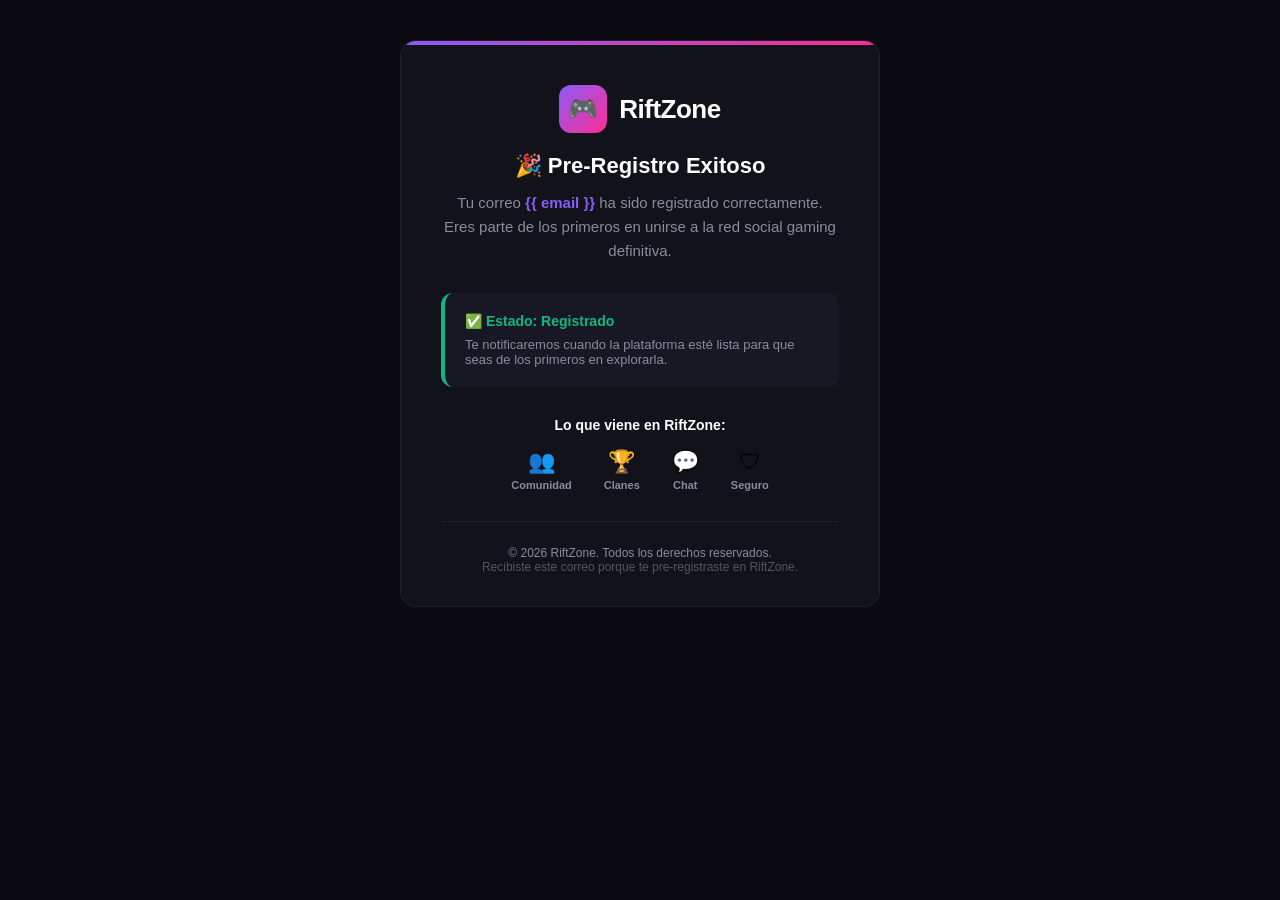
==== app/templates/emails/bienvenida.html @ ec064719 "feat: agregar envío de email de bienvenida con Gmail SMTP - Servicio de email asíncrono (no bloquea " ====
<!DOCTYPE html>
<html lang="es">
<head>
    <meta charset="UTF-8">
    <meta name="viewport" content="width=device-width, initial-scale=1.0">
</head>
<body style="margin:0; padding:0; background-color:#0a0a10; font-family:'Segoe UI',Arial,sans-serif;">

<table width="100%" cellpadding="0" cellspacing="0" style="background-color:#0a0a10; padding:40px 20px;">
    <tr>
        <td align="center">
            <table width="480" cellpadding="0" cellspacing="0" style="background-color:#12121a; border-radius:16px; overflow:hidden; border:1px solid rgba(255,255,255,0.05);">

                <!-- Barra superior gradiente -->
                <tr>
                    <td style="height:4px; background:linear-gradient(90deg,#8B5CF6,#FF2D95);"></td>
                </tr>

                <!-- Logo -->
                <tr>
                    <td align="center" style="padding:40px 40px 20px 40px;">
                        <table cellpadding="0" cellspacing="0">
                            <tr>
                                <td style="width:48px; height:48px; background:linear-gradient(135deg,#8B5CF6,#FF2D95); border-radius:12px; text-align:center; vertical-align:middle; font-size:24px;">
                                    <span style="color:white;">&#127918;</span>
                                </td>
                                <td style="padding-left:12px; font-size:26px; font-weight:800; color:#ffffff; letter-spacing:-0.5px;">
                                    RiftZone
                                </td>
                            </tr>
                        </table>
                    </td>
                </tr>

                <!-- Titulo -->
                <tr>
                    <td align="center" style="padding:0 40px 12px 40px;">
                        <h1 style="margin:0; font-size:22px; font-weight:700; color:#ffffff;">
                            &#127881; Pre-Registro Exitoso
                        </h1>
                    </td>
                </tr>

                <!-- Mensaje principal -->
                <tr>
                    <td align="center" style="padding:0 40px 30px 40px;">
                        <p style="margin:0; font-size:15px; line-height:1.6; color:#8b8b9e;">
                            Tu correo <strong style="color:#8B5CF6;">{{ email }}</strong> ha sido registrado correctamente.
                            Eres parte de los primeros en unirse a la red social gaming definitiva.
                        </p>
                    </td>
                </tr>

                <!-- Card de confirmación -->
                <tr>
                    <td align="center" style="padding:0 40px 30px 40px;">
                        <table width="100%" cellpadding="0" cellspacing="0" style="background-color:#181824; border-radius:12px; border-left:4px solid #10B981;">
                            <tr>
                                <td style="padding:20px;">
                                    <p style="margin:0 0 8px 0; font-size:14px; font-weight:700; color:#10B981;">
                                        &#9989; Estado: Registrado
                                    </p>
                                    <p style="margin:0; font-size:13px; color:#8b8b9e;">
                                        Te notificaremos cuando la plataforma esté lista para que seas de los primeros en explorarla.
                                    </p>
                                </td>
                            </tr>
                        </table>
                    </td>
                </tr>

                <!-- Features -->
                <tr>
                    <td align="center" style="padding:0 40px 30px 40px;">
                        <p style="margin:0 0 16px 0; font-size:14px; font-weight:600; color:#ffffff;">Lo que viene en RiftZone:</p>
                        <table cellpadding="0" cellspacing="0">
                            <tr>
                                <td align="center" style="padding:0 16px;">
                                    <p style="margin:0; font-size:22px;">&#128101;</p>
                                    <p style="margin:4px 0 0 0; font-size:11px; color:#8b8b9e; font-weight:600;">Comunidad</p>
                                </td>
                                <td align="center" style="padding:0 16px;">
                                    <p style="margin:0; font-size:22px;">&#127942;</p>
                                    <p style="margin:4px 0 0 0; font-size:11px; color:#8b8b9e; font-weight:600;">Clanes</p>
                                </td>
                                <td align="center" style="padding:0 16px;">
                                    <p style="margin:0; font-size:22px;">&#128172;</p>
                                    <p style="margin:4px 0 0 0; font-size:11px; color:#8b8b9e; font-weight:600;">Chat</p>
                                </td>
                                <td align="center" style="padding:0 16px;">
                                    <p style="margin:0; font-size:22px;">&#128737;</p>
                                    <p style="margin:4px 0 0 0; font-size:11px; color:#8b8b9e; font-weight:600;">Seguro</p>
                                </td>
                            </tr>
                        </table>
                    </td>
                </tr>

                <!-- Separador -->
                <tr>
                    <td style="padding:0 40px;">
                        <table width="100%" cellpadding="0" cellspacing="0">
                            <tr><td style="height:1px; background:rgba(255,255,255,0.05);"></td></tr>
                        </table>
                    </td>
                </tr>

                <!-- Footer -->
                <tr>
                    <td align="center" style="padding:24px 40px 32px 40px;">
                        <p style="margin:0; font-size:12px; color:#8b8b9e;">
                            &copy; 2026 RiftZone. Todos los derechos reservados.<br>
                            <span style="color:#555;">Recibiste este correo porque te pre-registraste en RiftZone.</span>
                        </p>
                    </td>
                </tr>

            </table>
        </td>
    </tr>
</table>

</body>
</html>
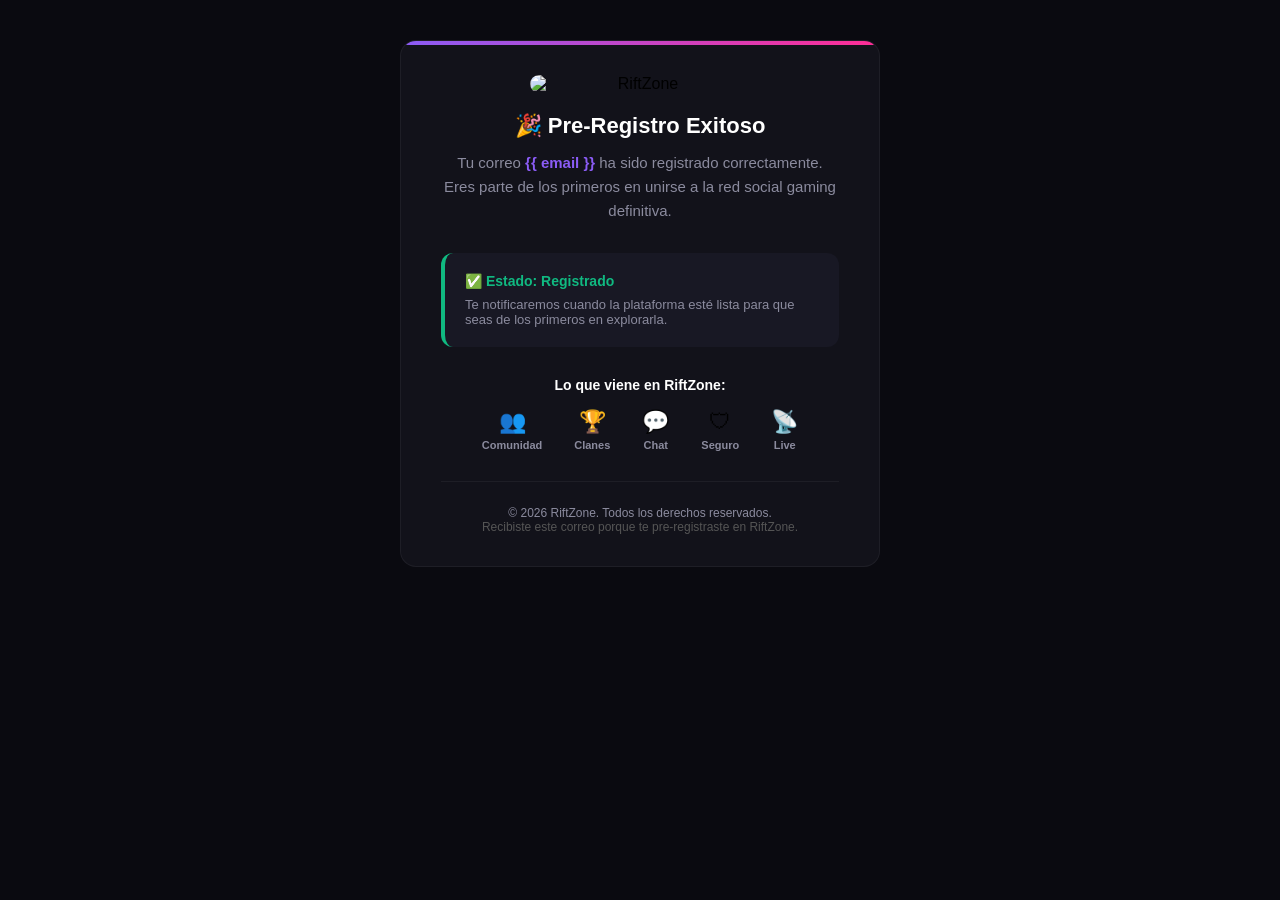
==== commit 33543eb9: "feat: agregar logo de RiftZone al email de bienvenida y Live a features - Logo embebido como imagen " ====
--- a/app/templates/emails/bienvenida.html
+++ b/app/templates/emails/bienvenida.html
@@ -18,17 +18,8 @@
 
                 <!-- Logo -->
                 <tr>
-                    <td align="center" style="padding:40px 40px 20px 40px;">
-                        <table cellpadding="0" cellspacing="0">
-                            <tr>
-                                <td style="width:48px; height:48px; background:linear-gradient(135deg,#8B5CF6,#FF2D95); border-radius:12px; text-align:center; vertical-align:middle; font-size:24px;">
-                                    <span style="color:white;">&#127918;</span>
-                                </td>
-                                <td style="padding-left:12px; font-size:26px; font-weight:800; color:#ffffff; letter-spacing:-0.5px;">
-                                    RiftZone
-                                </td>
-                            </tr>
-                        </table>
+                    <td align="center" style="padding:30px 40px 20px 40px;">
+                        <img src="cid:riftzone_logo" alt="RiftZone" width="220" style="display:block; border:0; border-radius:12px;">
                     </td>
                 </tr>
 
@@ -91,6 +82,10 @@
                                     <p style="margin:0; font-size:22px;">&#128737;</p>
                                     <p style="margin:4px 0 0 0; font-size:11px; color:#8b8b9e; font-weight:600;">Seguro</p>
                                 </td>
+                                <td align="center" style="padding:0 16px;">
+                                    <p style="margin:0; font-size:22px;">&#128225;</p>
+                                    <p style="margin:4px 0 0 0; font-size:11px; color:#8b8b9e; font-weight:600;">Live</p>
+                                </td>
                             </tr>
                         </table>
                     </td>
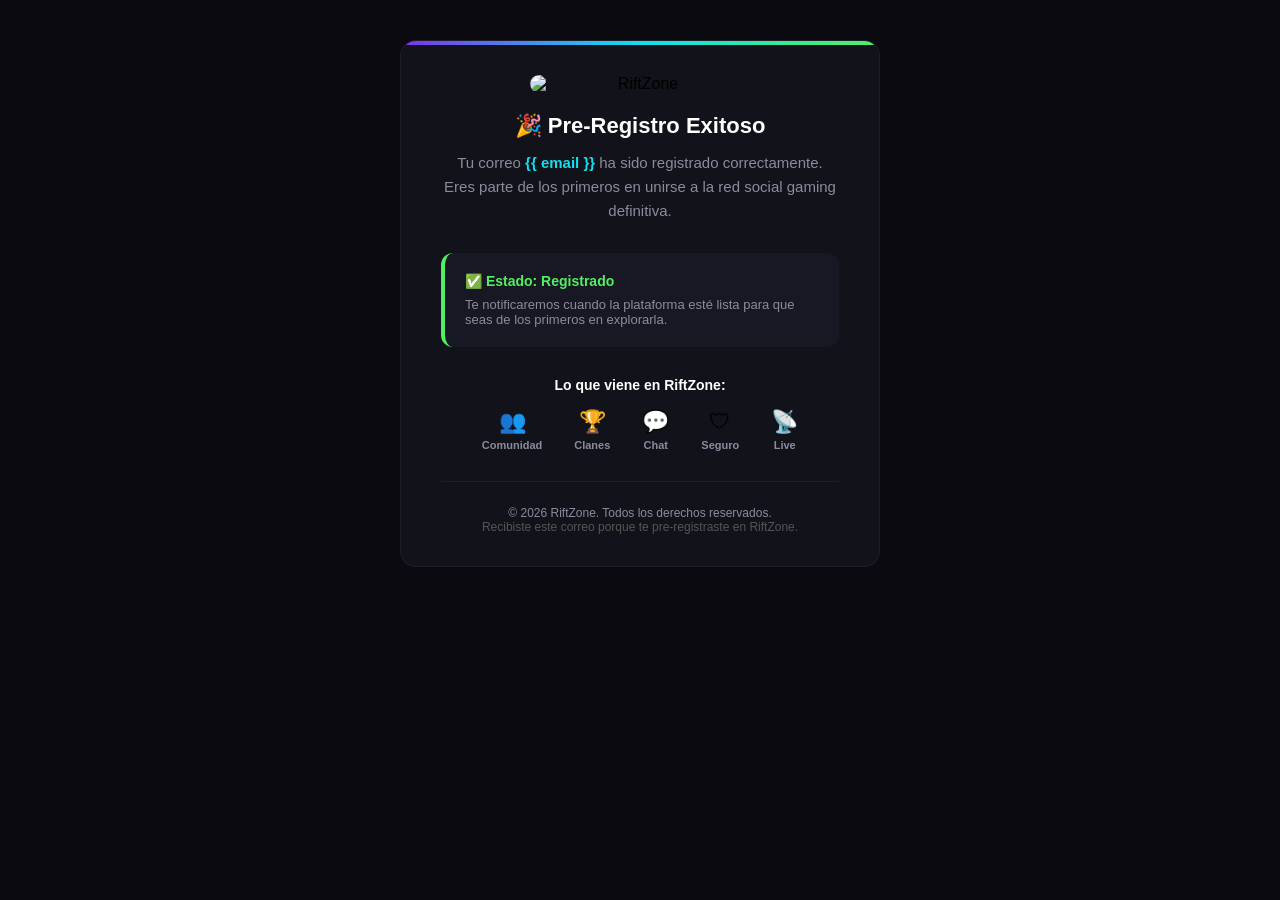
==== commit 5d9b4248: "feat: aplicar paleta de colores del logo RiftZone en página y email Colores extraídos del logo: - Mo" ====
--- a/app/templates/emails/bienvenida.html
+++ b/app/templates/emails/bienvenida.html
@@ -13,7 +13,7 @@
 
                 <!-- Barra superior gradiente -->
                 <tr>
-                    <td style="height:4px; background:linear-gradient(90deg,#8B5CF6,#FF2D95);"></td>
+                    <td style="height:4px; background:linear-gradient(90deg,#8030F0,#10E0F0,#50F060);"></td>
                 </tr>
 
                 <!-- Logo -->
@@ -36,7 +36,7 @@
                 <tr>
                     <td align="center" style="padding:0 40px 30px 40px;">
                         <p style="margin:0; font-size:15px; line-height:1.6; color:#8b8b9e;">
-                            Tu correo <strong style="color:#8B5CF6;">{{ email }}</strong> ha sido registrado correctamente.
+                            Tu correo <strong style="color:#10E0F0;">{{ email }}</strong> ha sido registrado correctamente.
                             Eres parte de los primeros en unirse a la red social gaming definitiva.
                         </p>
                     </td>
@@ -45,10 +45,10 @@
                 <!-- Card de confirmación -->
                 <tr>
                     <td align="center" style="padding:0 40px 30px 40px;">
-                        <table width="100%" cellpadding="0" cellspacing="0" style="background-color:#181824; border-radius:12px; border-left:4px solid #10B981;">
+                        <table width="100%" cellpadding="0" cellspacing="0" style="background-color:#181824; border-radius:12px; border-left:4px solid #50F060;">
                             <tr>
                                 <td style="padding:20px;">
-                                    <p style="margin:0 0 8px 0; font-size:14px; font-weight:700; color:#10B981;">
+                                    <p style="margin:0 0 8px 0; font-size:14px; font-weight:700; color:#50F060;">
                                         &#9989; Estado: Registrado
                                     </p>
                                     <p style="margin:0; font-size:13px; color:#8b8b9e;">
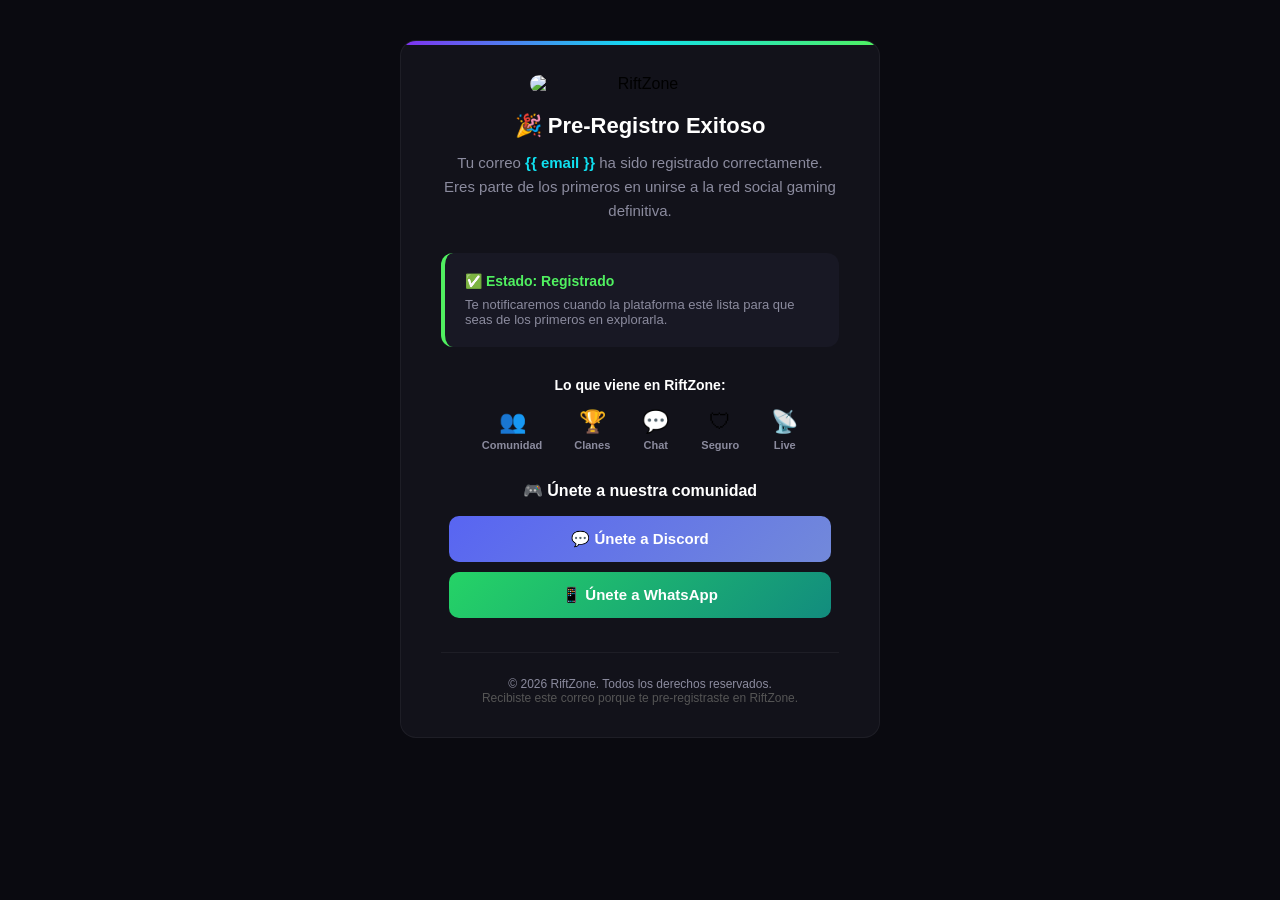
==== commit 805e55ee: "feat: agregar enlaces de Discord y WhatsApp al email de bienvenida - Botón morado de Discord con lin" ====
--- a/app/templates/emails/bienvenida.html
+++ b/app/templates/emails/bienvenida.html
@@ -91,6 +91,29 @@
                     </td>
                 </tr>
 
+                <!-- Únete a la comunidad -->
+                <tr>
+                    <td align="center" style="padding:0 40px 24px 40px;">
+                        <p style="margin:0 0 16px 0; font-size:16px; font-weight:700; color:#ffffff;">&#127918; Únete a nuestra comunidad</p>
+                        <table cellpadding="0" cellspacing="0" width="100%">
+                            <tr>
+                                <td align="center" style="padding:0 0 10px 0;">
+                                    <a href="https://discord.gg/C23PcduvTp" target="_blank" style="display:inline-block; padding:14px 32px; background:linear-gradient(135deg,#5865F2,#7289DA); color:#ffffff; font-size:15px; font-weight:700; text-decoration:none; border-radius:10px; width:80%; text-align:center;">
+                                        &#128172; Únete a Discord
+                                    </a>
+                                </td>
+                            </tr>
+                            <tr>
+                                <td align="center" style="padding:0 0 10px 0;">
+                                    <a href="https://chat.whatsapp.com/tIbBcYrT6wq9C7jq5UpRTO4" target="_blank" style="display:inline-block; padding:14px 32px; background:linear-gradient(135deg,#25D366,#128C7E); color:#ffffff; font-size:15px; font-weight:700; text-decoration:none; border-radius:10px; width:80%; text-align:center;">
+                                        &#128241; Únete a WhatsApp
+                                    </a>
+                                </td>
+                            </tr>
+                        </table>
+                    </td>
+                </tr>
+
                 <!-- Separador -->
                 <tr>
                     <td style="padding:0 40px;">
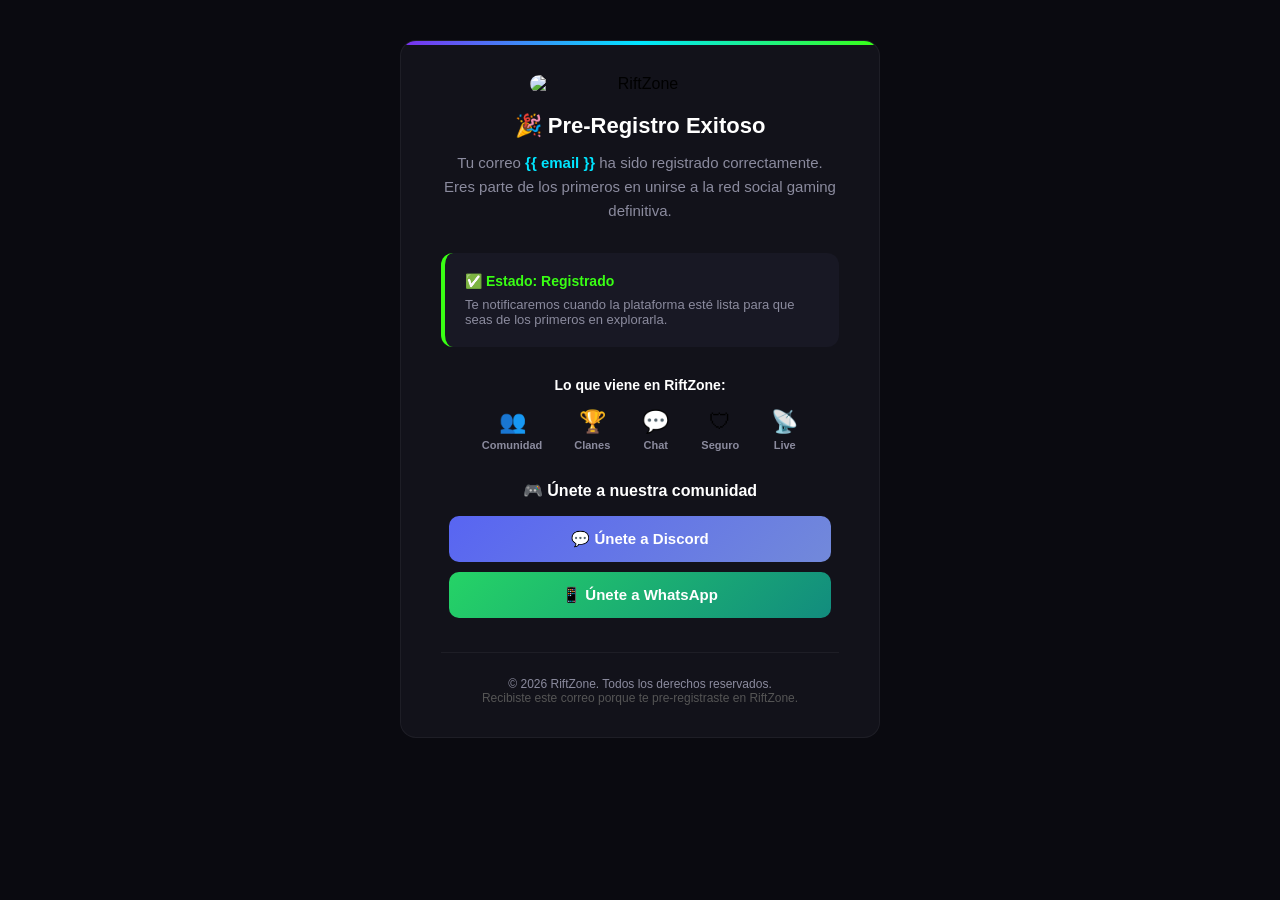
==== commit 25f82ddc: "feat: nuevo logo RiftZone y colores actualizados - Logo nuevo con estilo cyberpunk (cyan, morado, ve" ====
--- a/app/templates/emails/bienvenida.html
+++ b/app/templates/emails/bienvenida.html
@@ -13,13 +13,13 @@
 
                 <!-- Barra superior gradiente -->
                 <tr>
-                    <td style="height:4px; background:linear-gradient(90deg,#8030F0,#10E0F0,#50F060);"></td>
+                    <td style="height:4px; background:linear-gradient(90deg,#7B2FF0,#00E5FF,#39FF14);"></td>
                 </tr>
 
                 <!-- Logo -->
                 <tr>
                     <td align="center" style="padding:30px 40px 20px 40px;">
-                        <img src="cid:riftzone_logo" alt="RiftZone" width="220" style="display:block; border:0; border-radius:12px;">
+                        <img src="https://raw.githubusercontent.com/frankalexander-GM/pre-registro-RiftZone/initial/app/static/img/riftzone_logo_email.jpg" alt="RiftZone" width="220" style="display:block; border:0; border-radius:12px;">
                     </td>
                 </tr>
 
@@ -36,7 +36,7 @@
                 <tr>
                     <td align="center" style="padding:0 40px 30px 40px;">
                         <p style="margin:0; font-size:15px; line-height:1.6; color:#8b8b9e;">
-                            Tu correo <strong style="color:#10E0F0;">{{ email }}</strong> ha sido registrado correctamente.
+                            Tu correo <strong style="color:#00E5FF;">{{ email }}</strong> ha sido registrado correctamente.
                             Eres parte de los primeros en unirse a la red social gaming definitiva.
                         </p>
                     </td>
@@ -45,10 +45,10 @@
                 <!-- Card de confirmación -->
                 <tr>
                     <td align="center" style="padding:0 40px 30px 40px;">
-                        <table width="100%" cellpadding="0" cellspacing="0" style="background-color:#181824; border-radius:12px; border-left:4px solid #50F060;">
+                        <table width="100%" cellpadding="0" cellspacing="0" style="background-color:#181824; border-radius:12px; border-left:4px solid #39FF14;">
                             <tr>
                                 <td style="padding:20px;">
-                                    <p style="margin:0 0 8px 0; font-size:14px; font-weight:700; color:#50F060;">
+                                    <p style="margin:0 0 8px 0; font-size:14px; font-weight:700; color:#39FF14;">
                                         &#9989; Estado: Registrado
                                     </p>
                                     <p style="margin:0; font-size:13px; color:#8b8b9e;">
